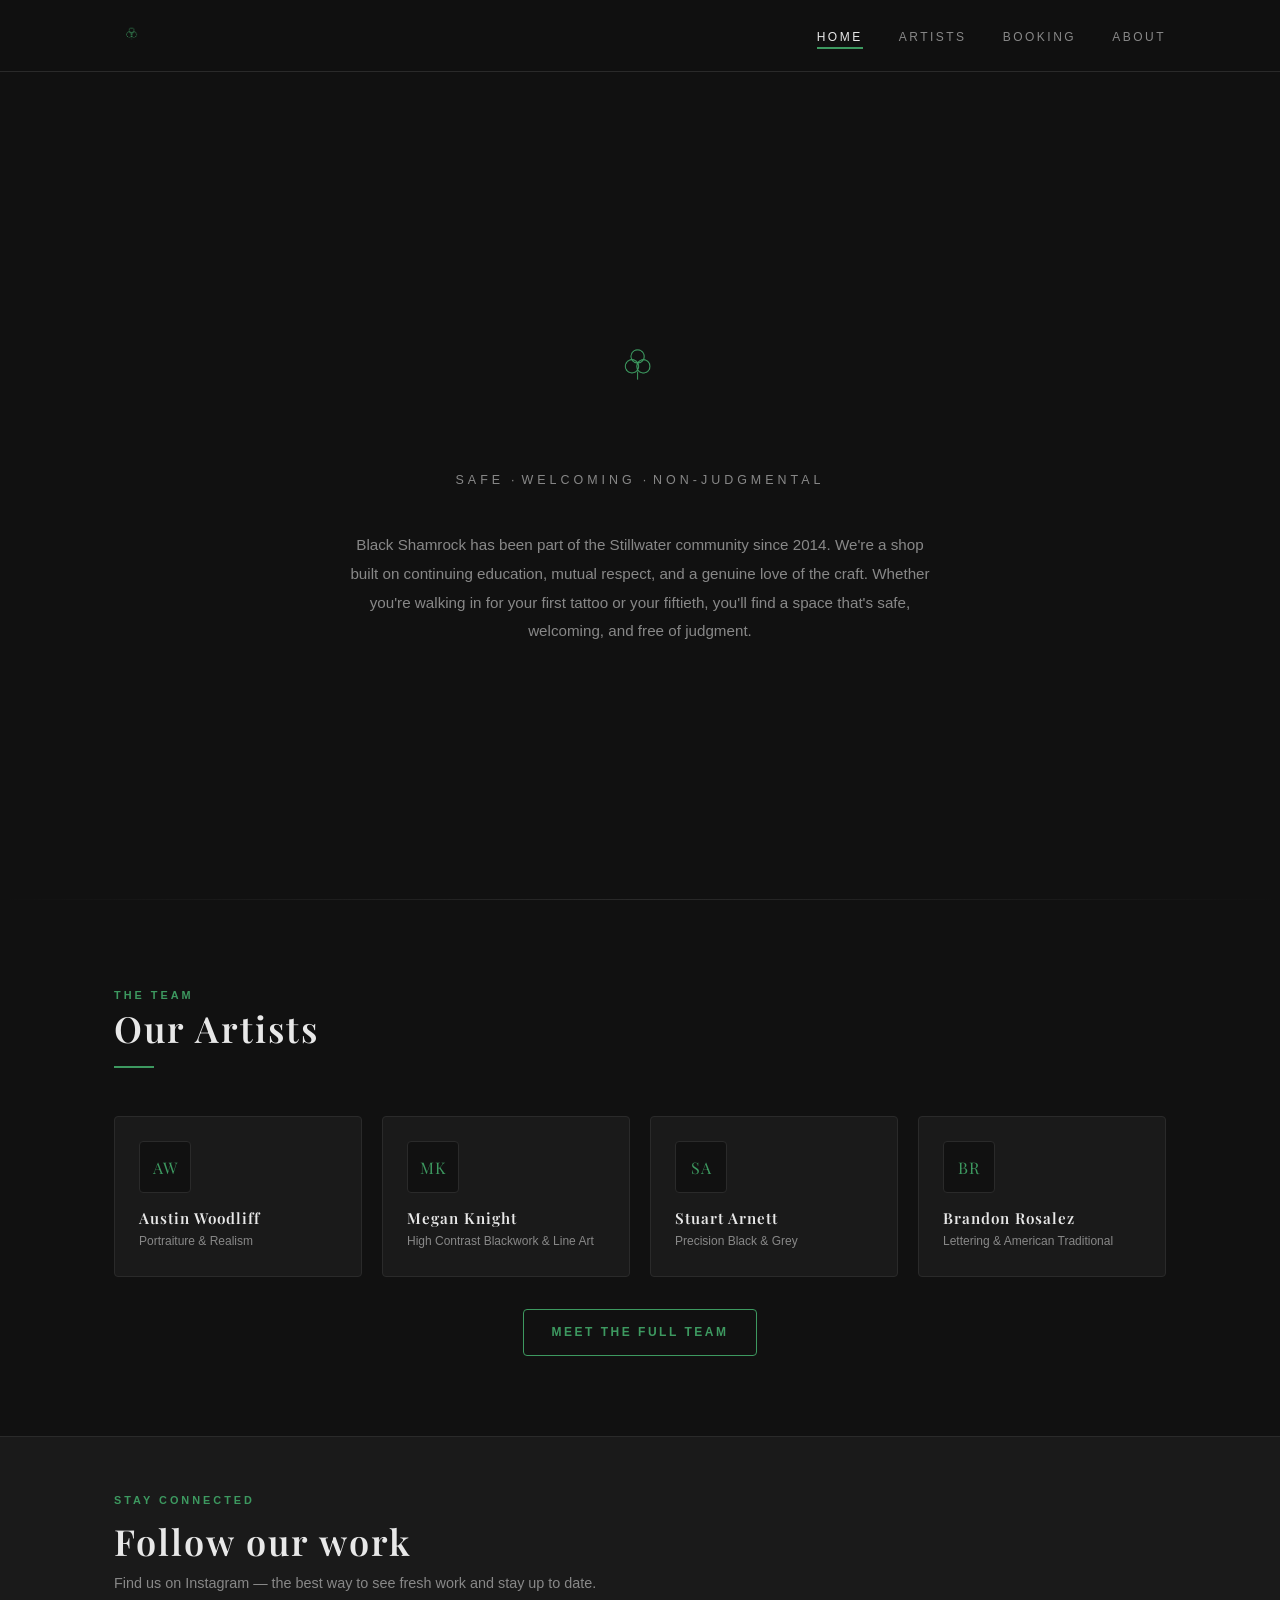
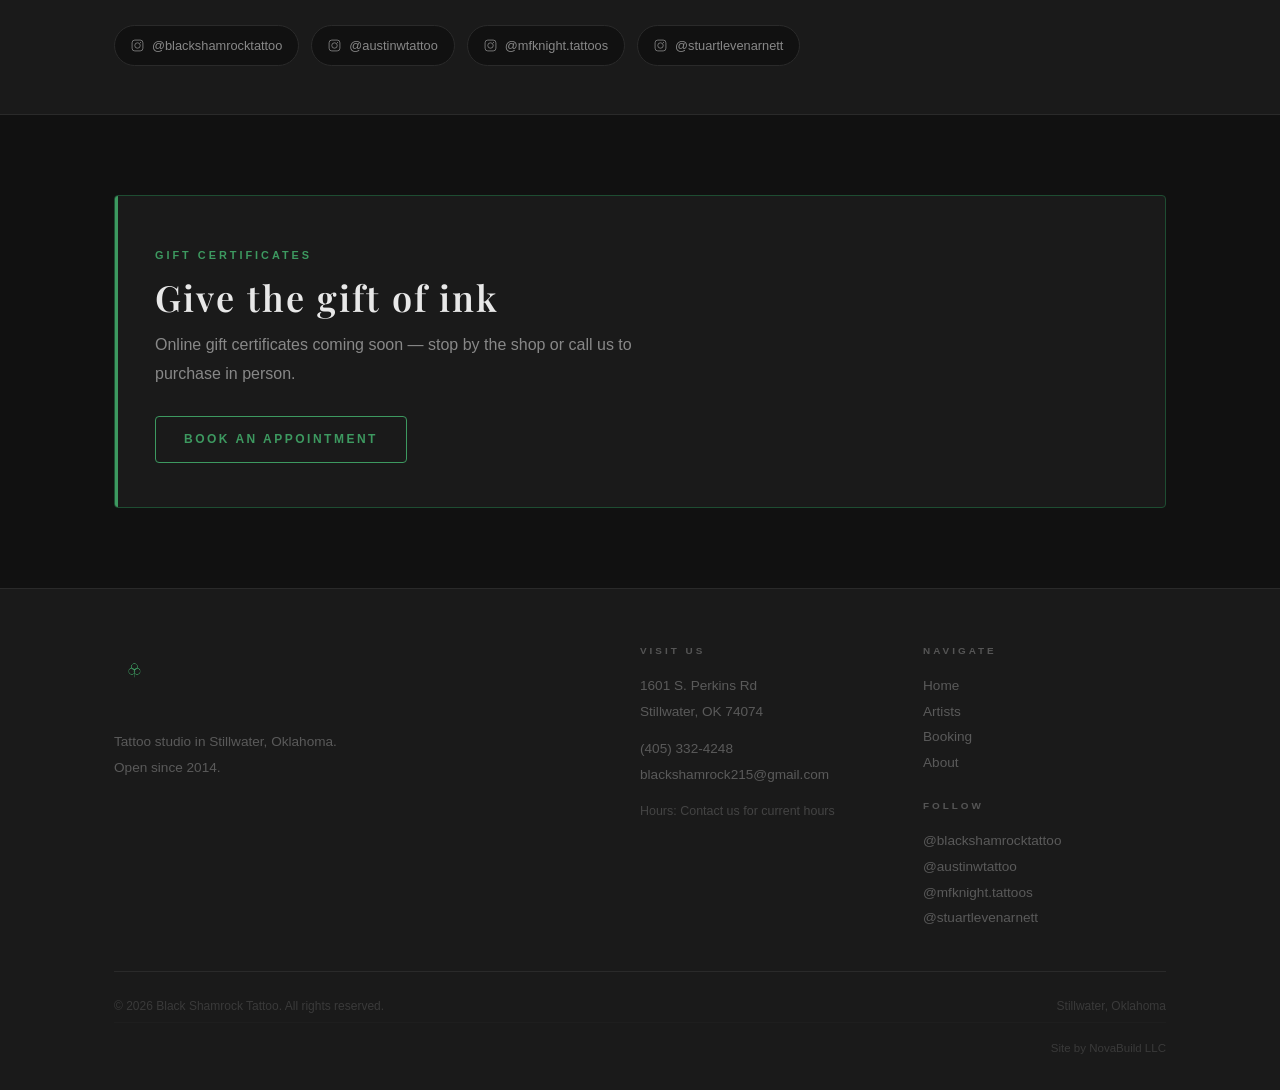
==== index.html @ f5b3bec5 "Switch logo to transparent PNG version Co-Authored-By: Claude Sonnet 4.6 <noreply@anthropic.com>" ====
<!DOCTYPE html>
<html lang="en">
<head>
  <meta charset="UTF-8" />
  <meta name="viewport" content="width=device-width, initial-scale=1.0" />
  <title>Black Shamrock Tattoo — Stillwater, Oklahoma</title>
  <meta name="description" content="Black Shamrock Tattoo is a professional tattoo studio in Stillwater, Oklahoma. Safe, welcoming, and non-judgmental since 2014." />
  <meta name="google-site-verification" content="3MVN-cVTAeXTywFt-qxN7QAgMlBWtg9HQeFmwd5ckAo" />
  <link rel="stylesheet" href="style.css" />

  <!-- ============================================================
    GIFT CERTIFICATE SECTION CONFIG
    Edit the values below to update the gift certificate callout
    on this page. Set ctaVisible to true to show a buy button.
    ============================================================ -->
  <script>
    var GIFT_CERT = {
      headline:   "Give the gift of ink",
      body:       "Online gift certificates coming soon \u2014 stop by the shop or call us to purchase in person.",
      ctaVisible: false,
      ctaText:    "Buy Online",
      ctaUrl:     "#"
    };
  </script>
  <!-- ============================================================ -->
</head>
<body class="page-body">

  <!-- ===================== NAV ===================== -->
  <nav class="site-nav" role="navigation" aria-label="Main navigation">
    <div class="container nav-inner">
      <a href="index.html" class="logo-link" aria-label="Black Shamrock Tattoo — home">
        <img src="logo_transparent.png" alt="Black Shamrock Tattoo" class="logo-img" />
      </a>

      <ul class="nav-links" role="list">
        <li><a href="index.html" class="active">Home</a></li>
        <li><a href="artists.html">Artists</a></li>
        <li><a href="booking.html">Booking</a></li>
        <li><a href="about.html">About</a></li>
      </ul>

      <button class="nav-toggle" aria-label="Open navigation menu" aria-expanded="false" aria-controls="mobile-nav">
        <span></span><span></span><span></span>
      </button>
    </div>
  </nav>

  <!-- Mobile overlay nav -->
  <div class="nav-overlay" id="mobile-nav" role="dialog" aria-label="Navigation">
    <a href="index.html" class="active">Home</a>
    <a href="artists.html">Artists</a>
    <a href="booking.html">Booking</a>
    <a href="about.html">About</a>
  </div>

  <main>

    <!-- ===================== HERO ===================== -->
    <section class="hero" aria-label="Hero">
      <div class="hero-logo-wrap">
        <img src="logo_transparent.png" alt="Black Shamrock Tattoo" class="logo-img logo-img--hero" />
      </div>

      <div class="hero-tagline">
        <span>Safe</span>
        <span>Welcoming</span>
        <span>Non-judgmental</span>
      </div>

      <p class="hero-intro">
        Black Shamrock has been part of the Stillwater community since 2014.
        We're a shop built on continuing education, mutual respect, and a genuine love of the craft.
        Whether you're walking in for your first tattoo or your fiftieth, you'll find a space
        that's safe, welcoming, and free of judgment.
      </p>
    </section>

    <!-- ===================== ARTIST PREVIEWS ===================== -->
    <section class="section" aria-labelledby="artists-heading">
      <div class="container">
        <div class="section-header">
          <span class="label">The Team</span>
          <h2 id="artists-heading">Our Artists</h2>
          <div class="divider"></div>
        </div>

        <div class="artists-preview-grid">

          <a href="artists.html" class="artist-preview-card">
            <!-- PHOTO PLACEHOLDER -->
            <div class="artist-avatar-sm">AW</div>
            <div>
              <h3>Austin Woodliff</h3>
              <p class="specialty">Portraiture &amp; Realism</p>
            </div>
          </a>

          <a href="artists.html" class="artist-preview-card">
            <!-- PHOTO PLACEHOLDER -->
            <div class="artist-avatar-sm">MK</div>
            <div>
              <h3>Megan Knight</h3>
              <p class="specialty">High Contrast Blackwork &amp; Line Art</p>
            </div>
          </a>

          <a href="artists.html" class="artist-preview-card">
            <!-- PHOTO PLACEHOLDER -->
            <div class="artist-avatar-sm">SA</div>
            <div>
              <h3>Stuart Arnett</h3>
              <p class="specialty">Precision Black &amp; Grey</p>
            </div>
          </a>

          <a href="artists.html" class="artist-preview-card">
            <!-- PHOTO PLACEHOLDER -->
            <div class="artist-avatar-sm">BR</div>
            <div>
              <h3>Brandon Rosalez</h3>
              <p class="specialty">Lettering &amp; American Traditional</p>
            </div>
          </a>

        </div>

        <div style="margin-top: 2rem; text-align: center;">
          <a href="artists.html" class="btn btn-outline">Meet the full team</a>
        </div>
      </div>
    </section>

    <!-- ===================== INSTAGRAM ===================== -->
    <section class="instagram-section section-sm" aria-labelledby="ig-heading">
      <div class="container">
        <span class="label">Stay Connected</span>
        <h2 id="ig-heading" style="margin-top: 0.5rem; margin-bottom: 0.25rem;">Follow our work</h2>
        <p class="text-muted" style="font-size: 0.9rem; margin-top: 0.5rem;">Find us on Instagram — the best way to see fresh work and stay up to date.</p>

        <div class="instagram-links">
          <!-- NOTE: Update @blackshamrocktattoo with the shop's actual handle if different -->
          <a href="https://www.instagram.com/blackshamrocktattoo/" target="_blank" rel="noopener noreferrer" class="ig-pill">
            <svg viewBox="0 0 24 24" fill="none" stroke="currentColor" stroke-width="1.5" aria-hidden="true"><rect x="2" y="2" width="20" height="20" rx="5"/><circle cx="12" cy="12" r="5"/><circle cx="17.5" cy="6.5" r="1" fill="currentColor" stroke="none"/></svg>
            @blackshamrocktattoo
          </a>
          <a href="https://www.instagram.com/austinwtattoo/" target="_blank" rel="noopener noreferrer" class="ig-pill">
            <svg viewBox="0 0 24 24" fill="none" stroke="currentColor" stroke-width="1.5" aria-hidden="true"><rect x="2" y="2" width="20" height="20" rx="5"/><circle cx="12" cy="12" r="5"/><circle cx="17.5" cy="6.5" r="1" fill="currentColor" stroke="none"/></svg>
            @austinwtattoo
          </a>
          <a href="https://www.instagram.com/mfknight.tattoos/" target="_blank" rel="noopener noreferrer" class="ig-pill">
            <svg viewBox="0 0 24 24" fill="none" stroke="currentColor" stroke-width="1.5" aria-hidden="true"><rect x="2" y="2" width="20" height="20" rx="5"/><circle cx="12" cy="12" r="5"/><circle cx="17.5" cy="6.5" r="1" fill="currentColor" stroke="none"/></svg>
            @mfknight.tattoos
          </a>
          <a href="https://www.instagram.com/stuartlevenarnett/" target="_blank" rel="noopener noreferrer" class="ig-pill">
            <svg viewBox="0 0 24 24" fill="none" stroke="currentColor" stroke-width="1.5" aria-hidden="true"><rect x="2" y="2" width="20" height="20" rx="5"/><circle cx="12" cy="12" r="5"/><circle cx="17.5" cy="6.5" r="1" fill="currentColor" stroke="none"/></svg>
            @stuartlevenarnett
          </a>
        </div>
      </div>
    </section>

    <!-- ===================== GIFT CERTIFICATES ===================== -->
    <section class="section" aria-labelledby="gc-heading">
      <div class="container">
        <div class="gift-cert-wrap">
          <span class="label">Gift Certificates</span>
          <h2 id="gc-headline" style="margin-top: 0.5rem;">Give the gift of ink</h2>
          <p id="gc-body">Online gift certificates coming soon — stop by the shop or call us to purchase in person.</p>
          <div style="display: flex; flex-wrap: wrap; gap: 1rem; align-items: center;">
            <a href="booking.html" class="btn btn-outline">Book an appointment</a>
            <a id="gc-cta" href="#" class="btn btn-accent" style="display: none;">Buy Online</a>
          </div>
        </div>
      </div>
    </section>

  </main>

  <!-- ===================== FOOTER ===================== -->
  <footer class="site-footer">
    <div class="container">
      <div class="footer-grid">

        <div class="footer-col">
          <div class="footer-logo">
            <a href="index.html" class="logo-link" aria-label="Black Shamrock Tattoo">
              <img src="logo_transparent.png" alt="Black Shamrock Tattoo" class="logo-img logo-img--footer" />
            </a>
          </div>
          <p>Tattoo studio in Stillwater, Oklahoma.<br>Open since 2014.</p>
        </div>

        <div class="footer-col">
          <h4>Visit Us</h4>
          <p>1601 S. Perkins Rd<br>Stillwater, OK 74074</p>
          <p style="margin-top: 0.75rem;"><a href="tel:4053324248">(405) 332-4248</a></p>
          <p><a href="mailto:blackshamrock215@gmail.com">blackshamrock215@gmail.com</a></p>
          <p style="margin-top: 0.75rem; color: #444; font-size: 0.78rem;">Hours: Contact us for current hours</p>
        </div>

        <div class="footer-col">
          <h4>Navigate</h4>
          <ul>
            <li><a href="index.html">Home</a></li>
            <li><a href="artists.html">Artists</a></li>
            <li><a href="booking.html">Booking</a></li>
            <li><a href="about.html">About</a></li>
          </ul>
          <h4 style="margin-top: 1.5rem;">Follow</h4>
          <ul>
            <!-- NOTE: Confirm @blackshamrocktattoo handle -->
            <li><a href="https://www.instagram.com/blackshamrocktattoo/" target="_blank" rel="noopener">@blackshamrocktattoo</a></li>
            <li><a href="https://www.instagram.com/austinwtattoo/" target="_blank" rel="noopener">@austinwtattoo</a></li>
            <li><a href="https://www.instagram.com/mfknight.tattoos/" target="_blank" rel="noopener">@mfknight.tattoos</a></li>
            <li><a href="https://www.instagram.com/stuartlevenarnett/" target="_blank" rel="noopener">@stuartlevenarnett</a></li>
          </ul>
        </div>

      </div>

      <div class="footer-bottom">
        <p>&copy; 2026 Black Shamrock Tattoo. All rights reserved.</p>
        <p>Stillwater, Oklahoma</p>
      </div>
      <div class="footer-credit">Site by <a href="https://novabuildweb.com" target="_blank" rel="noopener">NovaBuild LLC</a></div>
    </div>
  </footer>

  <script src="main.js"></script>
  <script>
    /* Populate gift certificate section from config block at top of file */
    document.addEventListener('DOMContentLoaded', function () {
      var headline = document.getElementById('gc-headline');
      var body     = document.getElementById('gc-body');
      var cta      = document.getElementById('gc-cta');
      if (headline) headline.textContent = GIFT_CERT.headline;
      if (body)     body.textContent     = GIFT_CERT.body;
      if (cta) {
        cta.style.display = GIFT_CERT.ctaVisible ? 'inline-block' : 'none';
        cta.textContent   = GIFT_CERT.ctaText;
        cta.href          = GIFT_CERT.ctaUrl;
      }
    });
  </script>

</body>
</html>
---- style.css ----
/* ===================================================
   BLACK SHAMROCK TATTOO — SHARED STYLES
   =================================================== */

@import url('https://fonts.googleapis.com/css2?family=Playfair+Display:ital,wght@0,400;0,600;0,700;1,400&display=swap');

/* -----------------------------------------------
   Custom Properties
   ----------------------------------------------- */
:root {
  --bg:           #111111;
  --surface:      #1a1a1a;
  --border:       #2a2a2a;
  --accent:       #3d9960;
  --accent-dark:  #1e4d32;
  --text:         #e8e8e8;
  --muted:        #888888;

  --font-serif: 'Playfair Display', Georgia, 'Times New Roman', serif;
  --font-sans:  -apple-system, BlinkMacSystemFont, 'Segoe UI', Roboto, sans-serif;

  --nav-height: 72px;
  --max-width:  1100px;
  --radius:     4px;
  --ease:       0.2s ease;
}

/* -----------------------------------------------
   Reset & Base
   ----------------------------------------------- */
*, *::before, *::after { box-sizing: border-box; margin: 0; padding: 0; }

html  { scroll-behavior: smooth; font-size: 16px; }

body  {
  background-color: var(--bg);
  color: var(--text);
  font-family: var(--font-sans);
  line-height: 1.7;
  -webkit-font-smoothing: antialiased;
}

img  { display: block; max-width: 100%; }
a    { color: inherit; text-decoration: none; }
ul   { list-style: none; }
button { cursor: pointer; }

/* -----------------------------------------------
   Typography
   ----------------------------------------------- */
h1, h2, h3, h4 {
  font-family: var(--font-serif);
  font-weight: 600;
  line-height: 1.2;
  color: var(--text);
}

h1 { font-size: clamp(2rem, 5vw, 3.25rem); letter-spacing: 2px; }
h2 { font-size: clamp(1.5rem, 3vw, 2.25rem); letter-spacing: 2px; }
h3 { font-size: 1.2rem; letter-spacing: 1px; }

p  { color: var(--text); line-height: 1.8; }

.text-muted  { color: var(--muted); }
.text-accent { color: var(--accent); }

.label {
  font-family: var(--font-sans);
  font-size: 0.68rem;
  font-weight: 600;
  letter-spacing: 3px;
  text-transform: uppercase;
  color: var(--accent);
}

/* -----------------------------------------------
   Layout
   ----------------------------------------------- */
.container {
  width: 100%;
  max-width: var(--max-width);
  margin: 0 auto;
  padding: 0 1.5rem;
}

.section    { padding: 5rem 0; }
.section-sm { padding: 3rem 0; }

.section-header          { margin-bottom: 3rem; }
.section-header h2       { margin-bottom: 0.75rem; }

.divider {
  width: 40px;
  height: 2px;
  background: var(--accent);
  margin: 1rem 0 0;
}

.page-body { padding-top: var(--nav-height); }

/* -----------------------------------------------
   Logo
   ----------------------------------------------- */
.logo-link {
  display: inline-flex;
  align-items: center;
  gap: 0.75rem;
  text-decoration: none;
}

.logo-img         { height: 48px; width: auto; display: block; }
.logo-img--hero   { height: 120px; }
.logo-img--footer { height: 56px; }

.logo-text     { display: flex; flex-direction: column; line-height: 1.15; }

.logo-black {
  font-family: Georgia, 'Times New Roman', serif;
  font-size: 22px;
  font-weight: normal;
  letter-spacing: 3px;
  color: var(--text);
}

.logo-shamrock {
  font-family: Georgia, 'Times New Roman', serif;
  font-size: 14px;
  font-weight: normal;
  letter-spacing: 5px;
  color: var(--accent);
}

/* -----------------------------------------------
   Navigation
   ----------------------------------------------- */
.site-nav {
  position: fixed;
  top: 0; left: 0; right: 0;
  z-index: 100;
  height: var(--nav-height);
  background: rgba(17,17,17,0.96);
  backdrop-filter: blur(10px);
  -webkit-backdrop-filter: blur(10px);
  border-bottom: 1px solid var(--border);
}

.nav-inner {
  height: 100%;
  display: flex;
  align-items: center;
  justify-content: space-between;
}

/* Desktop links */
.nav-links {
  display: none;
  gap: 2.25rem;
  align-items: center;
}

.nav-links a {
  font-size: 0.75rem;
  letter-spacing: 2.5px;
  text-transform: uppercase;
  color: var(--muted);
  transition: color var(--ease);
  padding-bottom: 3px;
  border-bottom: 2px solid transparent;
}

.nav-links a:hover         { color: var(--text); }
.nav-links a.active        { color: var(--text); border-bottom-color: var(--accent); }

@media (min-width: 768px) {
  .nav-links  { display: flex; }
  .nav-toggle { display: none !important; }
}

/* Hamburger */
.nav-toggle {
  display: flex;
  flex-direction: column;
  gap: 5px;
  padding: 8px;
  background: none;
  border: none;
  z-index: 200;
  position: relative;
}

.nav-toggle span {
  display: block;
  width: 24px;
  height: 2px;
  background: var(--text);
  transition: transform 0.3s ease, opacity 0.3s ease;
  transform-origin: center;
}

.nav-toggle.open span:nth-child(1) { transform: translateY(7px) rotate(45deg); }
.nav-toggle.open span:nth-child(2) { opacity: 0; transform: scaleX(0); }
.nav-toggle.open span:nth-child(3) { transform: translateY(-7px) rotate(-45deg); }

/* Mobile full-screen overlay */
.nav-overlay {
  position: fixed;
  inset: 0;
  background: var(--bg);
  z-index: 150;
  display: flex;
  flex-direction: column;
  align-items: center;
  justify-content: center;
  gap: 2.75rem;
  opacity: 0;
  visibility: hidden;
  transition: opacity 0.3s ease, visibility 0.3s ease;
}

.nav-overlay.open { opacity: 1; visibility: visible; }

.nav-overlay a {
  font-family: var(--font-serif);
  font-size: 2rem;
  letter-spacing: 2px;
  color: var(--muted);
  transition: color var(--ease);
}

.nav-overlay a:hover,
.nav-overlay a.active { color: var(--accent); }

/* -----------------------------------------------
   Hero (Home)
   ----------------------------------------------- */
.hero {
  min-height: calc(100vh - var(--nav-height));
  display: flex;
  flex-direction: column;
  align-items: center;
  justify-content: center;
  text-align: center;
  padding: 4rem 1.5rem 5rem;
  position: relative;
}

.hero::after {
  content: '';
  position: absolute;
  bottom: 0; left: 0; right: 0;
  height: 1px;
  background: linear-gradient(to right, transparent, var(--border), transparent);
}

.hero-logo-wrap {
  display: flex;
  flex-direction: column;
  align-items: center;
  gap: 1.5rem;
  margin-bottom: 2.5rem;
}

.hero-logo-wrap .logo-icon { width: 60px; height: 74px; }

.hero-logo-wrap .logo-text  { align-items: center; gap: 0.4rem; }
.hero-logo-wrap .logo-black { font-size: 30px; letter-spacing: 6px; }
.hero-logo-wrap .logo-shamrock { font-size: 15px; letter-spacing: 8px; }

.hero-tagline {
  display: flex;
  flex-direction: column;
  align-items: center;
  gap: 6px;
  margin-bottom: 2.5rem;
}

.hero-tagline span {
  font-size: 0.78rem;
  letter-spacing: 4px;
  text-transform: uppercase;
  color: var(--muted);
}

@media (min-width: 768px) {
  .hero-tagline {
    flex-direction: row;
    gap: 0;
    white-space: nowrap;
  }

  .hero-tagline span:not(:last-child)::after {
    content: "\00a0\00a0·\00a0\00a0";
    letter-spacing: 0;
  }
}

.hero-intro {
  max-width: 580px;
  font-size: 0.95rem;
  color: var(--muted);
  line-height: 1.9;
}

/* -----------------------------------------------
   Page Hero (inner pages)
   ----------------------------------------------- */
.page-hero {
  padding: 4rem 0 3rem;
  border-bottom: 1px solid var(--border);
}

.page-hero h1       { margin-bottom: 0.5rem; }
.page-hero .subtitle { color: var(--muted); font-size: 0.95rem; margin-top: 0.5rem; }

/* -----------------------------------------------
   Cards (generic)
   ----------------------------------------------- */
.card {
  background: var(--surface);
  border: 1px solid var(--border);
  border-radius: var(--radius);
  padding: 2rem;
  transition: border-color var(--ease);
}
.card:hover { border-color: var(--accent-dark); }

/* -----------------------------------------------
   Artist Preview Cards (Home)
   ----------------------------------------------- */
.artists-preview-grid {
  display: grid;
  grid-template-columns: 1fr;
  gap: 1.25rem;
}

@media (min-width: 560px)  { .artists-preview-grid { grid-template-columns: repeat(2, 1fr); } }
@media (min-width: 900px)  { .artists-preview-grid { grid-template-columns: repeat(4, 1fr); } }

.artist-preview-card {
  background: var(--surface);
  border: 1px solid var(--border);
  border-radius: var(--radius);
  padding: 1.5rem;
  display: flex;
  flex-direction: column;
  gap: 1rem;
  transition: border-color var(--ease);
  text-decoration: none;
}

.artist-preview-card:hover { border-color: var(--accent); }

.artist-avatar-sm {
  width: 52px;
  height: 52px;
  background: var(--bg);
  border: 1px solid var(--border);
  border-radius: var(--radius);
  display: flex;
  align-items: center;
  justify-content: center;
  font-family: var(--font-serif);
  font-size: 1rem;
  color: var(--accent);
  letter-spacing: 1px;
}

.artist-preview-card h3   { font-size: 0.95rem; letter-spacing: 1px; margin-bottom: 0.2rem; }
.artist-preview-card .specialty { font-size: 0.75rem; color: var(--muted); }

/* -----------------------------------------------
   Full Artist Cards (Artists page)
   ----------------------------------------------- */
.artists-full-grid {
  display: grid;
  grid-template-columns: 1fr;
  gap: 1.25rem;
}

@media (min-width: 768px) { .artists-full-grid { grid-template-columns: repeat(2, 1fr); } }

.artist-card {
  background: var(--surface);
  border: 1px solid var(--border);
  border-radius: var(--radius);
  overflow: hidden;
  display: flex;
  flex-direction: column;
}

/* PHOTO PLACEHOLDER */
.artist-avatar-lg {
  background: #141414;
  border-bottom: 1px solid var(--border);
  position: relative;
}

.artist-avatar-lg img {
  width: 100%;
  height: 320px;
  object-fit: cover;
  object-position: center center;
  display: block;
}

.artist-avatar-lg .initials {
  font-family: var(--font-serif);
  font-size: 4rem;
  color: var(--accent);
  letter-spacing: 4px;
  opacity: 0.45;
  user-select: none;
}

.photo-placeholder-label {
  position: absolute;
  bottom: 0.75rem;
  font-size: 0.62rem;
  letter-spacing: 2px;
  text-transform: uppercase;
  color: #333;
}

.artist-card-body { padding: 16px; flex: 1; display: flex; flex-direction: column; }

.artist-card-body .artist-name {
  font-size: 16px;
  letter-spacing: 2px;
  margin-bottom: 0.2rem;
}

.specialty-tag {
  font-size: 0.68rem;
  letter-spacing: 2.5px;
  text-transform: uppercase;
  color: var(--accent);
  margin-bottom: 1rem;
}

.artist-bio {
  font-size: 13px;
  color: var(--muted);
  line-height: 1.8;
  margin-bottom: 1.5rem;
  flex: 1;
}

.artist-contact {
  border-top: 1px solid var(--border);
  padding-top: 1.25rem;
  display: flex;
  flex-direction: column;
  gap: 0.6rem;
}

.contact-row {
  display: flex;
  align-items: baseline;
  gap: 0.75rem;
  font-size: 0.83rem;
}

.contact-label {
  font-size: 0.6rem;
  letter-spacing: 2px;
  text-transform: uppercase;
  color: #444;
  min-width: 68px;
  flex-shrink: 0;
}

.contact-row span,
.contact-row a  { color: var(--muted); }
.contact-row a  { transition: color var(--ease); }
.contact-row a:hover { color: var(--accent); }

/* -----------------------------------------------
   Instagram Section
   ----------------------------------------------- */
.instagram-section {
  background: var(--surface);
  border-top: 1px solid var(--border);
  border-bottom: 1px solid var(--border);
}

.instagram-links {
  display: flex;
  flex-wrap: wrap;
  gap: 0.75rem;
  margin-top: 1.75rem;
}

.ig-pill {
  display: inline-flex;
  align-items: center;
  gap: 0.5rem;
  padding: 0.55rem 1rem;
  border: 1px solid var(--border);
  border-radius: 2rem;
  font-size: 0.8rem;
  color: var(--muted);
  background: var(--bg);
  transition: border-color var(--ease), color var(--ease);
}

.ig-pill:hover { border-color: var(--accent); color: var(--accent); }

.ig-pill svg { width: 13px; height: 13px; flex-shrink: 0; }

/* -----------------------------------------------
   Gift Certificate Section
   ----------------------------------------------- */
.gift-cert-wrap {
  background: var(--surface);
  border: 1px solid var(--accent-dark);
  border-radius: var(--radius);
  padding: 2.75rem 2.5rem;
  position: relative;
  overflow: hidden;
}

.gift-cert-wrap::before {
  content: '';
  position: absolute;
  top: 0; left: 0;
  width: 3px; height: 100%;
  background: var(--accent);
}

.gift-cert-wrap h2  { margin-bottom: 0.75rem; }
.gift-cert-wrap p   { color: var(--muted); max-width: 520px; margin-bottom: 1.75rem; }

/* -----------------------------------------------
   Buttons
   ----------------------------------------------- */
.btn {
  display: inline-block;
  padding: 0.75rem 1.75rem;
  font-size: 0.75rem;
  letter-spacing: 2.5px;
  text-transform: uppercase;
  border-radius: var(--radius);
  border: none;
  font-family: var(--font-sans);
  font-weight: 600;
  transition: all var(--ease);
  cursor: pointer;
}

.btn-accent   { background: var(--accent); color: #fff; }
.btn-accent:hover { background: #4aad72; }

.btn-outline  { background: transparent; color: var(--accent); border: 1px solid var(--accent); }
.btn-outline:hover { background: var(--accent-dark); }

/* -----------------------------------------------
   Booking Cards
   ----------------------------------------------- */
.booking-grid {
  display: grid;
  grid-template-columns: 1fr;
  gap: 1.25rem;
  margin-bottom: 3.5rem;
}

@media (min-width: 560px) { .booking-grid { grid-template-columns: repeat(2, 1fr); } }

.booking-card {
  background: var(--surface);
  border: 1px solid var(--border);
  border-radius: var(--radius);
  padding: 1.5rem;
}

.booking-card .artist-name  { font-size: 1rem; letter-spacing: 1.5px; margin-bottom: 0.25rem; }
.booking-card .specialty    { font-size: 0.68rem; letter-spacing: 2px; text-transform: uppercase; color: var(--accent); margin-bottom: 1.1rem; }
.booking-card .contact-info { font-size: 0.85rem; color: var(--muted); line-height: 1.75; }
.booking-card .contact-info a { color: var(--accent); transition: opacity var(--ease); }
.booking-card .contact-info a:hover { opacity: 0.75; }

/* -----------------------------------------------
   Shop Contact Block
   ----------------------------------------------- */
.shop-contact-block {
  background: var(--bg);
  border: 1px solid var(--border);
  border-radius: var(--radius);
  padding: 1.75rem;
  margin-bottom: 2.5rem;
}

.shop-contact-block h3 { font-size: 1rem; letter-spacing: 2px; margin-bottom: 1.25rem; }

.contact-item {
  display: flex;
  gap: 0.75rem;
  align-items: flex-start;
  margin-bottom: 0.75rem;
  font-size: 0.875rem;
  color: var(--muted);
}

.contact-item a { color: var(--accent); transition: opacity var(--ease); }
.contact-item a:hover { opacity: 0.75; }

/* -----------------------------------------------
   Contact Form
   ----------------------------------------------- */
.contact-form-section {
  background: var(--surface);
  border: 1px solid var(--border);
  border-radius: var(--radius);
  padding: 2.5rem;
}

.contact-form-section h2 { margin-bottom: 0.5rem; }
.contact-form-section > p { color: var(--muted); font-size: 0.9rem; margin-bottom: 2rem; }

.form-group { margin-bottom: 1.5rem; }

label {
  display: block;
  font-size: 0.65rem;
  letter-spacing: 2.5px;
  text-transform: uppercase;
  color: var(--muted);
  margin-bottom: 0.5rem;
}

input[type="text"],
input[type="email"],
input[type="tel"],
textarea {
  width: 100%;
  background: var(--bg);
  border: 1px solid var(--border);
  border-radius: var(--radius);
  color: var(--text);
  padding: 0.75rem 1rem;
  font-family: var(--font-sans);
  font-size: 0.9rem;
  transition: border-color var(--ease);
  outline: none;
  -webkit-appearance: none;
}

input:focus, textarea:focus { border-color: var(--accent); }
input::placeholder, textarea::placeholder { color: #3a3a3a; }

textarea { min-height: 140px; resize: vertical; }

.thank-you-message {
  display: none;
  padding: 1.25rem 1.5rem;
  background: var(--accent-dark);
  border: 1px solid var(--accent);
  border-radius: var(--radius);
  color: var(--text);
  font-size: 0.9rem;
  line-height: 1.6;
  margin-top: 1rem;
}

.thank-you-message.visible { display: block; }

/* Honeypot */
.bot-trap {
  opacity: 0;
  position: absolute;
  top: 0; left: 0;
  height: 0; width: 0;
  z-index: -1;
  pointer-events: none;
}

/* -----------------------------------------------
   About Page
   ----------------------------------------------- */
.about-story p { color: var(--muted); margin-bottom: 1.5rem; font-size: 0.95rem; }
.about-story p:last-child { margin-bottom: 0; }

.why-grid {
  display: grid;
  grid-template-columns: 1fr;
  gap: 1.25rem;
  margin-top: 2rem;
}

@media (min-width: 560px) { .why-grid { grid-template-columns: repeat(2, 1fr); } }

.why-card {
  background: var(--surface);
  border: 1px solid var(--border);
  border-radius: var(--radius);
  padding: 1.5rem;
}

.why-card h3  { font-size: 0.95rem; letter-spacing: 1px; margin-bottom: 0.5rem; }
.why-card p   { font-size: 0.875rem; color: var(--muted); line-height: 1.75; }

.map-wrapper {
  border: 1px solid var(--border);
  border-radius: var(--radius);
  overflow: hidden;
  margin-top: 1.5rem;
}

.map-wrapper iframe {
  display: block;
  width: 100%;
  height: 380px;
  border: none;
  filter: invert(90%) hue-rotate(180deg) grayscale(25%) brightness(0.9);
}

.about-instagram-list {
  display: flex;
  flex-direction: column;
  gap: 0.6rem;
  margin-top: 1.5rem;
}

.about-instagram-list a {
  font-size: 0.875rem;
  color: var(--accent);
  transition: opacity var(--ease);
}

.about-instagram-list a:hover { opacity: 0.7; }

.about-instagram-list .ig-note {
  font-size: 0.75rem;
  color: #444;
  margin-left: 0.25rem;
}

/* -----------------------------------------------
   Footer
   ----------------------------------------------- */
.site-footer {
  background: var(--surface);
  border-top: 1px solid var(--border);
  padding: 3.5rem 0 2rem;
}

.footer-grid {
  display: grid;
  grid-template-columns: 1fr;
  gap: 2.5rem;
  margin-bottom: 2.5rem;
}

@media (min-width: 580px) { .footer-grid { grid-template-columns: repeat(2, 1fr); } }
@media (min-width: 900px) { .footer-grid { grid-template-columns: 2fr 1fr 1fr; } }

.footer-col h4 {
  font-family: var(--font-sans);
  font-size: 0.62rem;
  letter-spacing: 3px;
  text-transform: uppercase;
  color: #555;
  margin-bottom: 1rem;
}

.footer-col p,
.footer-col li { font-size: 0.85rem; color: #5a5a5a; line-height: 1.9; }

.footer-col a { transition: color var(--ease); }
.footer-col a:hover { color: var(--accent); }

.footer-col ul { display: flex; flex-direction: column; }

.footer-logo { margin-bottom: 1.25rem; }
.footer-logo .logo-black   { font-size: 18px; letter-spacing: 3px; }
.footer-logo .logo-shamrock { font-size: 12px; letter-spacing: 4px; }

.footer-bottom {
  border-top: 1px solid var(--border);
  padding-top: 1.5rem;
  display: flex;
  flex-direction: column;
  gap: 0.5rem;
}

@media (min-width: 580px) {
  .footer-bottom { flex-direction: row; justify-content: space-between; align-items: center; }
}

.footer-bottom p { font-size: 0.75rem; color: #3a3a3a; }

.footer-credit {
  border-top: 1px solid #1e1e1e;
  padding-top: 1rem;
  margin-top: 0.25rem;
  text-align: right;
  font-size: 0.72rem;
  color: #3a3a3a;
}

.footer-credit a {
  color: #3a3a3a;
  transition: color var(--ease);
}

.footer-credit a:hover { color: var(--accent); }
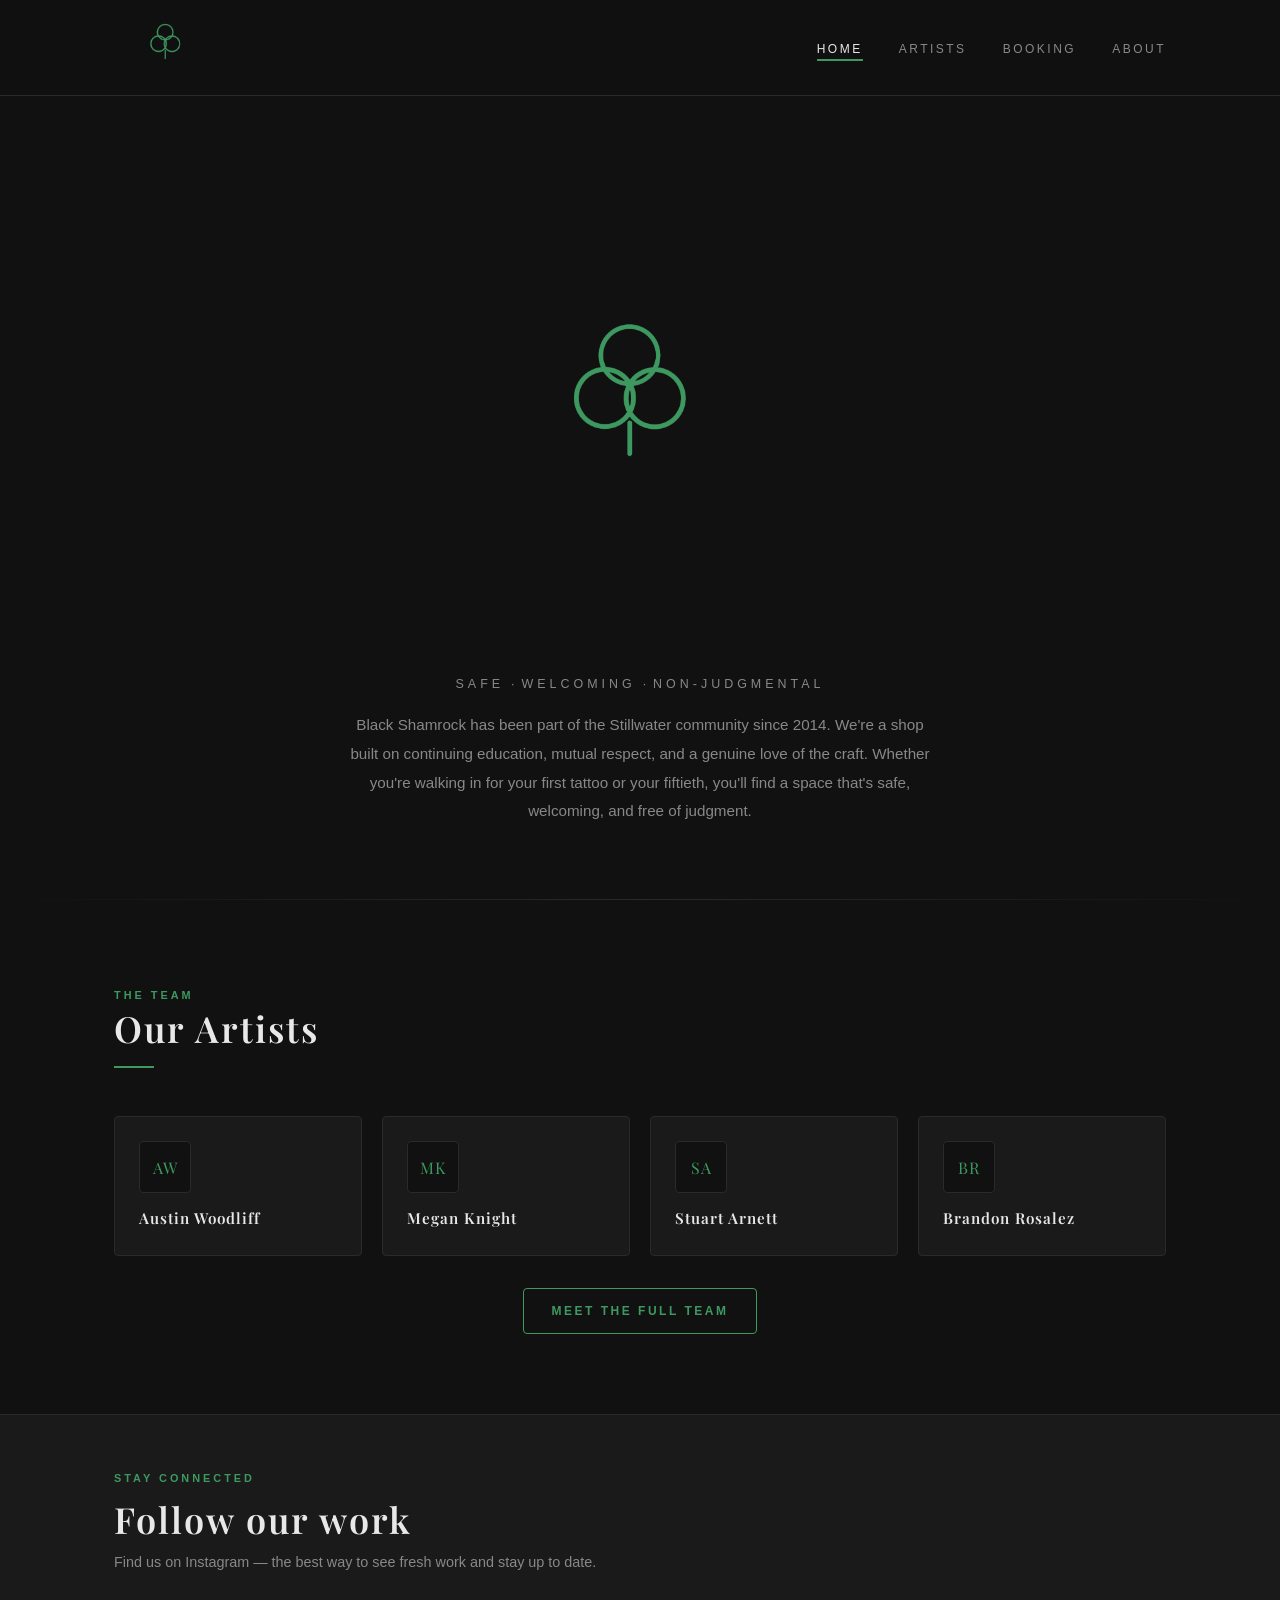
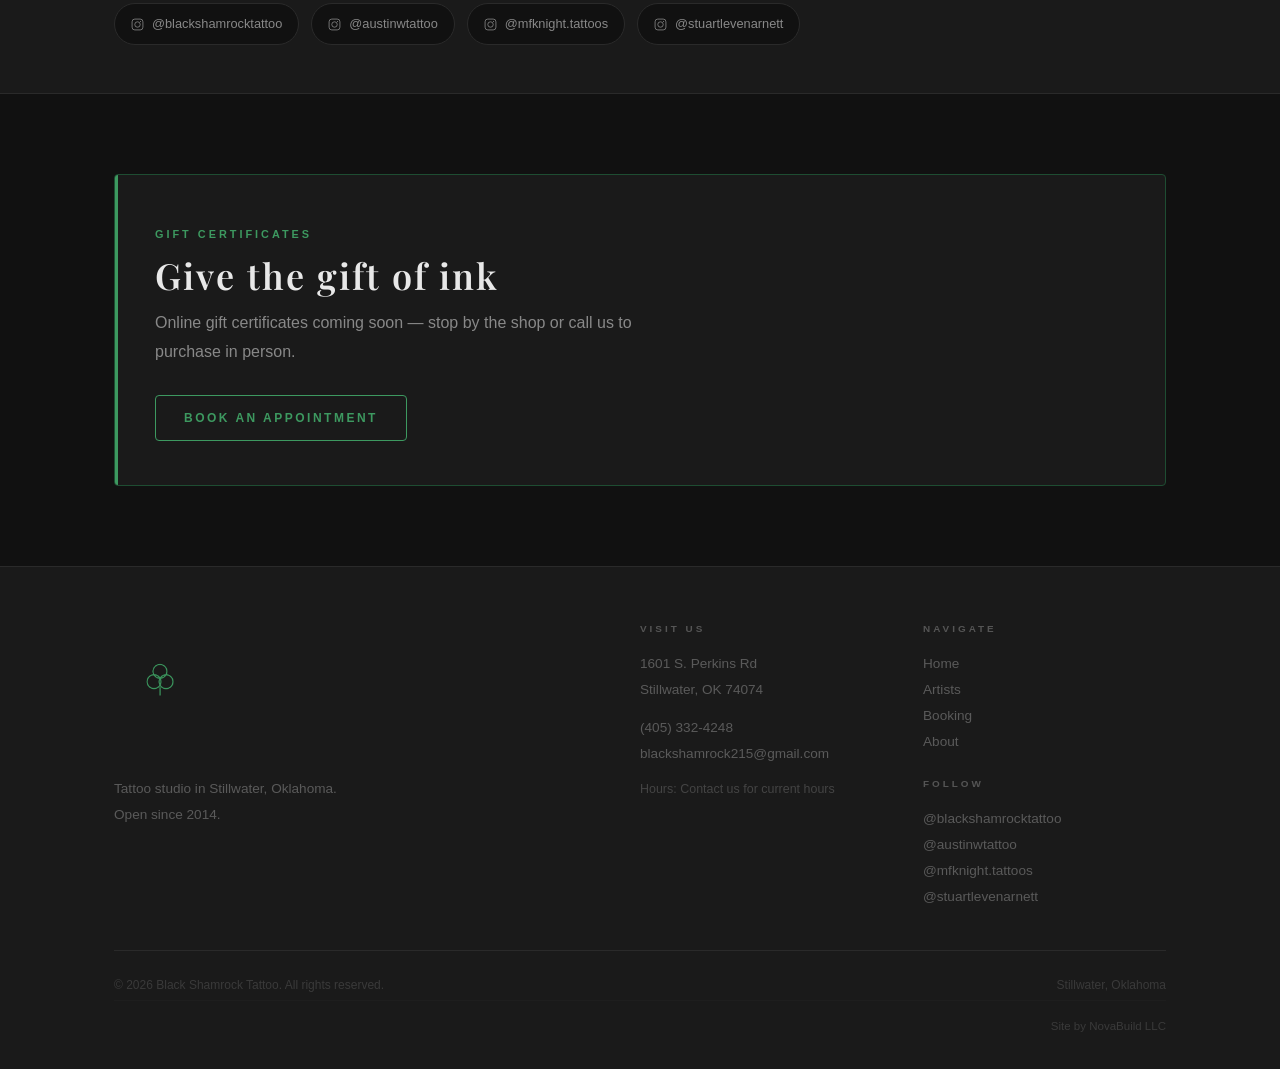
==== commit 82b1ec1a: "update" ====
--- a/index.html
+++ b/index.html
@@ -92,7 +92,6 @@
             <div class="artist-avatar-sm">AW</div>
             <div>
               <h3>Austin Woodliff</h3>
-              <p class="specialty">Portraiture &amp; Realism</p>
             </div>
           </a>
 
@@ -101,7 +100,6 @@
             <div class="artist-avatar-sm">MK</div>
             <div>
               <h3>Megan Knight</h3>
-              <p class="specialty">High Contrast Blackwork &amp; Line Art</p>
             </div>
           </a>
 
@@ -110,7 +108,6 @@
             <div class="artist-avatar-sm">SA</div>
             <div>
               <h3>Stuart Arnett</h3>
-              <p class="specialty">Precision Black &amp; Grey</p>
             </div>
           </a>
 
@@ -119,7 +116,6 @@
             <div class="artist-avatar-sm">BR</div>
             <div>
               <h3>Brandon Rosalez</h3>
-              <p class="specialty">Lettering &amp; American Traditional</p>
             </div>
           </a>
 
--- a/style.css
+++ b/style.css
@@ -19,7 +19,7 @@
   --font-serif: 'Playfair Display', Georgia, 'Times New Roman', serif;
   --font-sans:  -apple-system, BlinkMacSystemFont, 'Segoe UI', Roboto, sans-serif;
 
-  --nav-height: 72px;
+  --nav-height: 96px;
   --max-width:  1100px;
   --radius:     4px;
   --ease:       0.2s ease;
@@ -108,9 +108,9 @@
   text-decoration: none;
 }
 
-.logo-img         { height: 48px; width: auto; display: block; }
-.logo-img--hero   { height: 120px; }
-.logo-img--footer { height: 56px; }
+.logo-img         { height: 140px; width: auto; display: block; }
+.logo-img--hero   { height: 520px; width: auto; max-width: 90vw; }
+.logo-img--footer { height: 125px; }
 
 .logo-text     { display: flex; flex-direction: column; line-height: 1.15; }
 
@@ -240,7 +240,7 @@
   align-items: center;
   justify-content: center;
   text-align: center;
-  padding: 4rem 1.5rem 5rem;
+  padding: 1rem 1.5rem 2rem;
   position: relative;
 }
 
@@ -256,8 +256,8 @@
   display: flex;
   flex-direction: column;
   align-items: center;
-  gap: 1.5rem;
-  margin-bottom: 2.5rem;
+  gap: 0;
+  margin-bottom: 0;
 }
 
 .hero-logo-wrap .logo-icon { width: 60px; height: 74px; }
@@ -271,7 +271,7 @@
   flex-direction: column;
   align-items: center;
   gap: 6px;
-  margin-bottom: 2.5rem;
+  margin-bottom: 1rem;
 }
 
 .hero-tagline span {
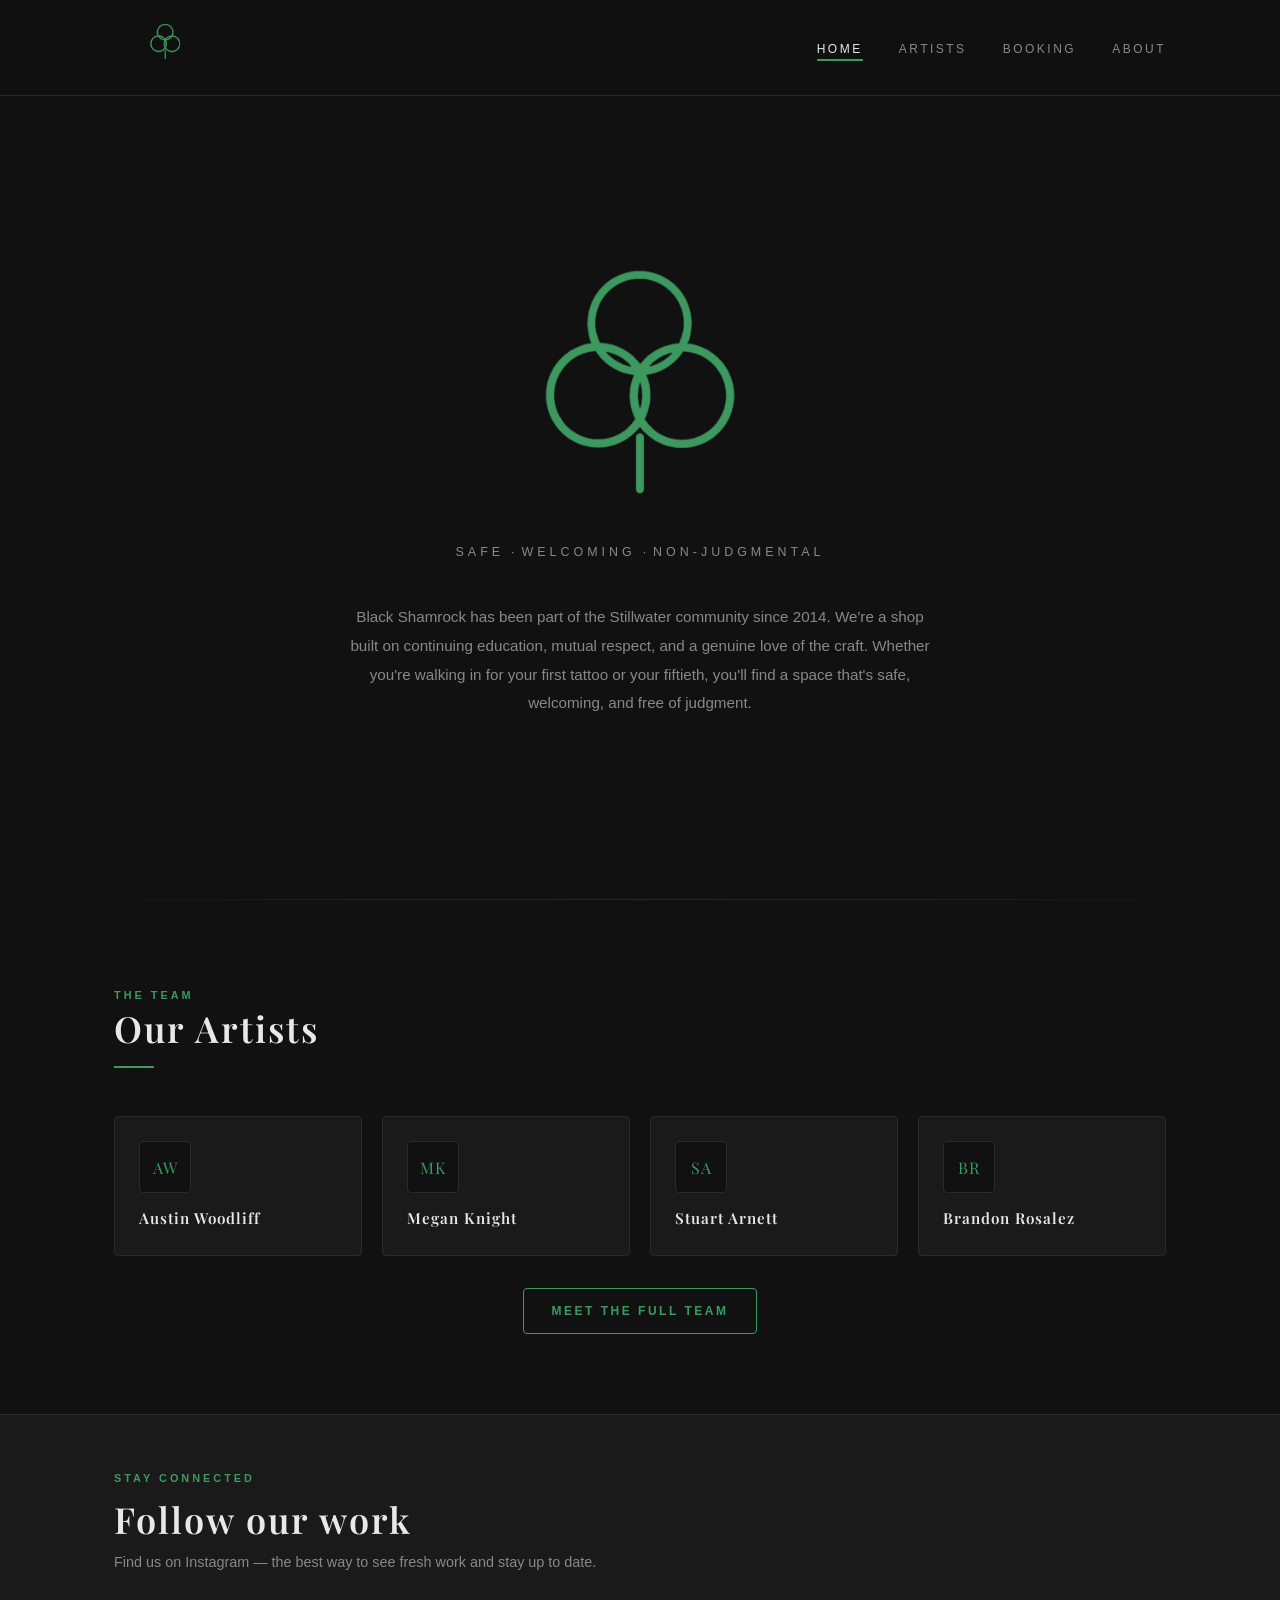
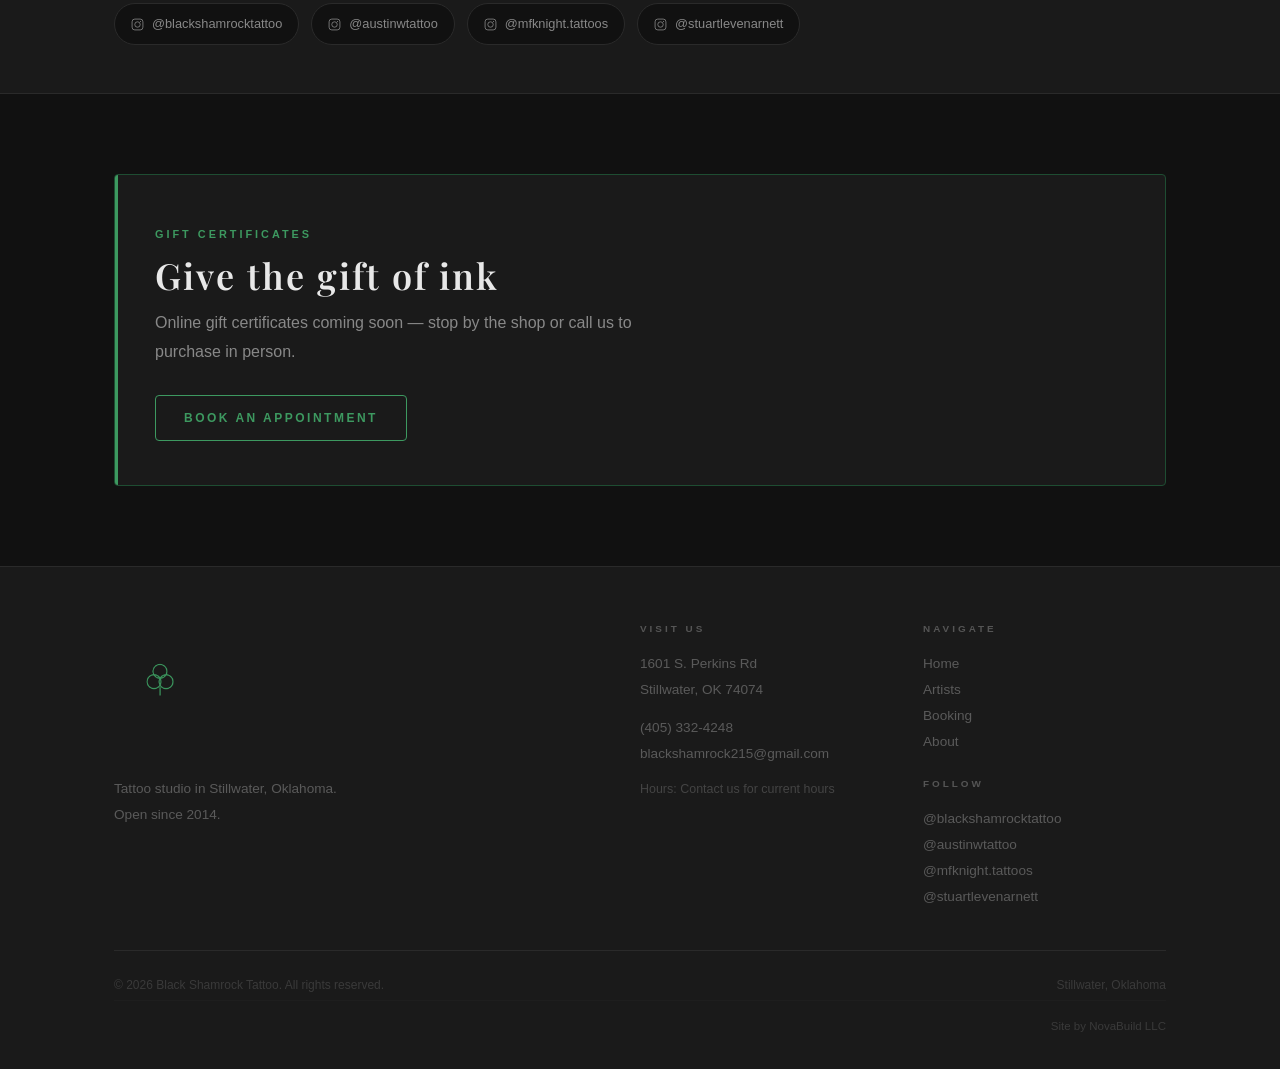
==== commit 75d9dab3: "update" ====
--- a/index.html
+++ b/index.html
@@ -59,7 +59,7 @@
     <!-- ===================== HERO ===================== -->
     <section class="hero" aria-label="Hero">
       <div class="hero-logo-wrap">
-        <img src="logo_transparent.png" alt="Black Shamrock Tattoo" class="logo-img logo-img--hero" />
+        <img src="logo_cropped.png" alt="Black Shamrock Tattoo" class="logo-img logo-img--hero" />
       </div>
 
       <div class="hero-tagline">
--- a/style.css
+++ b/style.css
@@ -109,7 +109,7 @@
 }
 
 .logo-img         { height: 140px; width: auto; display: block; }
-.logo-img--hero   { height: 520px; width: auto; max-width: 90vw; }
+.logo-img--hero   { height: 240px; width: auto; max-width: 85vw; }
 .logo-img--footer { height: 125px; }
 
 .logo-text     { display: flex; flex-direction: column; line-height: 1.15; }
@@ -240,7 +240,7 @@
   align-items: center;
   justify-content: center;
   text-align: center;
-  padding: 1rem 1.5rem 2rem;
+  padding: 4rem 1.5rem 5rem;
   position: relative;
 }
 
@@ -256,8 +256,8 @@
   display: flex;
   flex-direction: column;
   align-items: center;
-  gap: 0;
-  margin-bottom: 0;
+  gap: 1.5rem;
+  margin-bottom: 2.5rem;
 }
 
 .hero-logo-wrap .logo-icon { width: 60px; height: 74px; }
@@ -271,7 +271,7 @@
   flex-direction: column;
   align-items: center;
   gap: 6px;
-  margin-bottom: 1rem;
+  margin-bottom: 2.5rem;
 }
 
 .hero-tagline span {
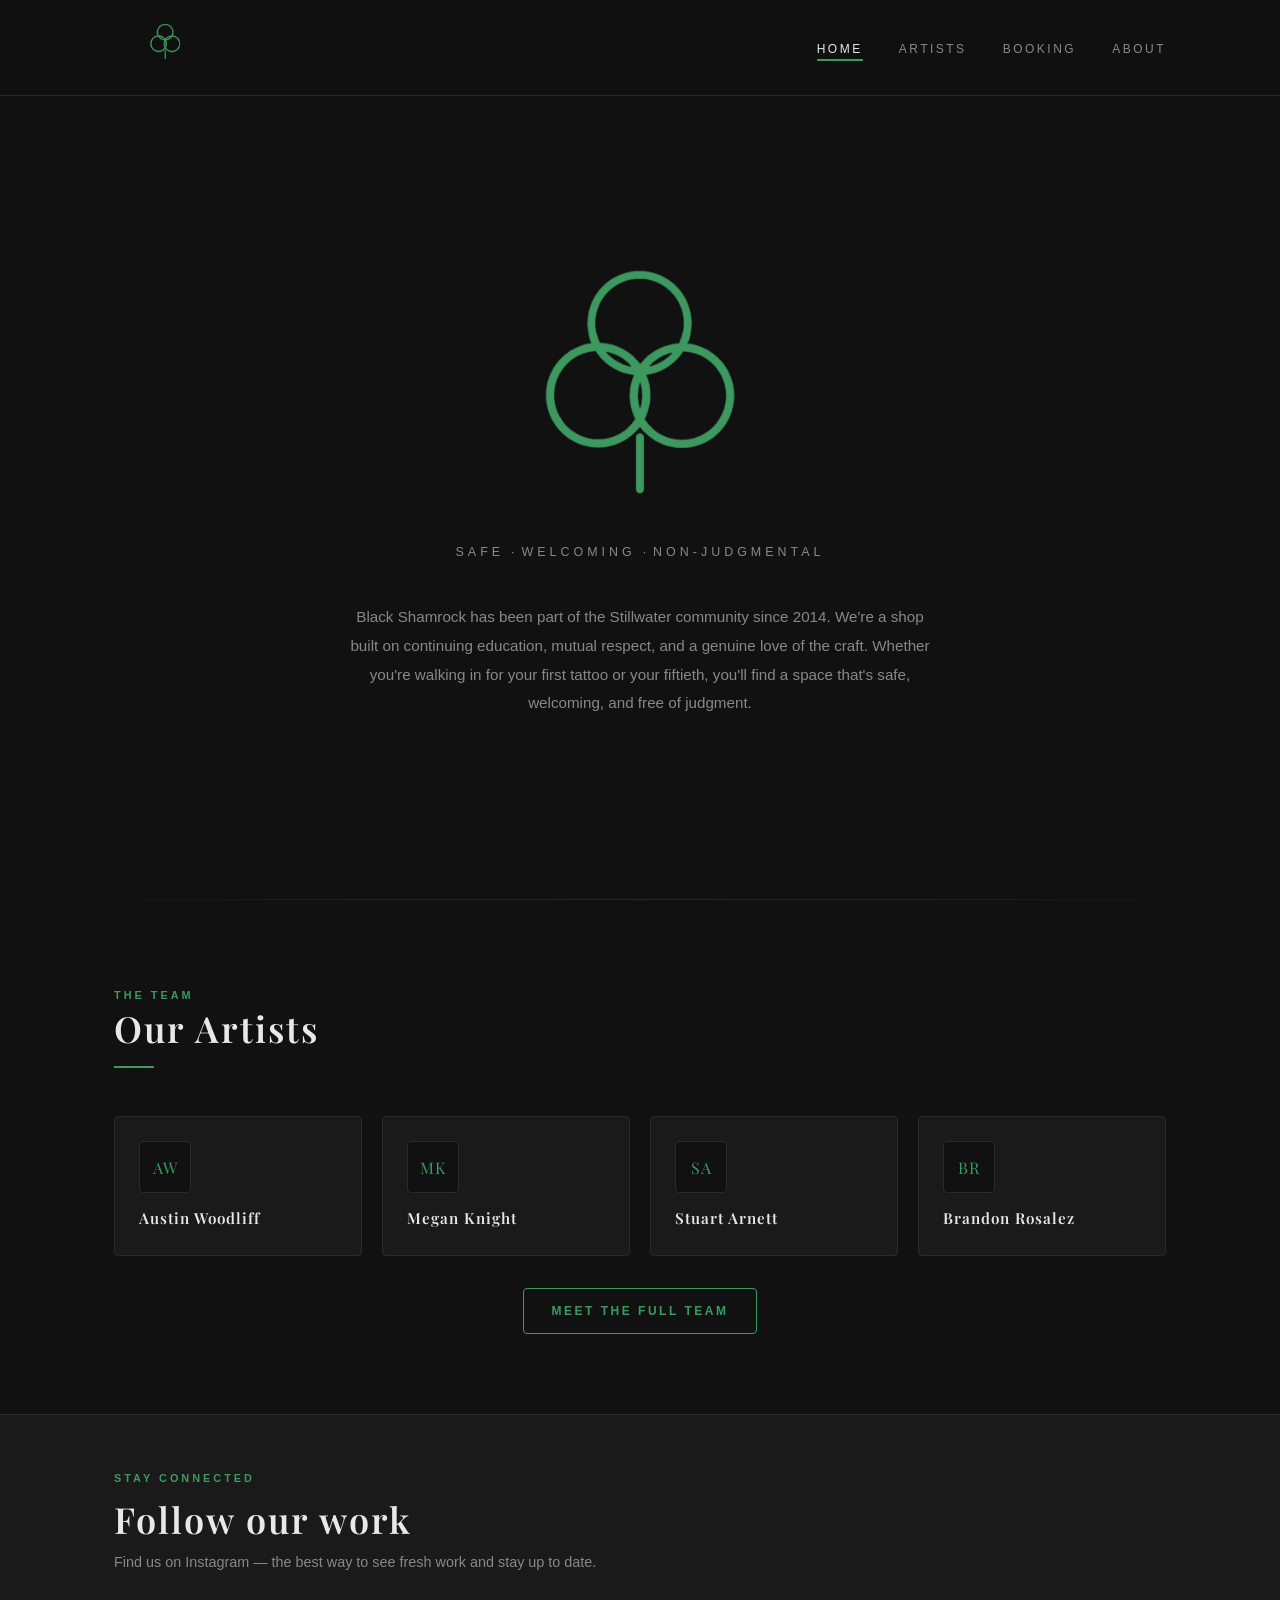
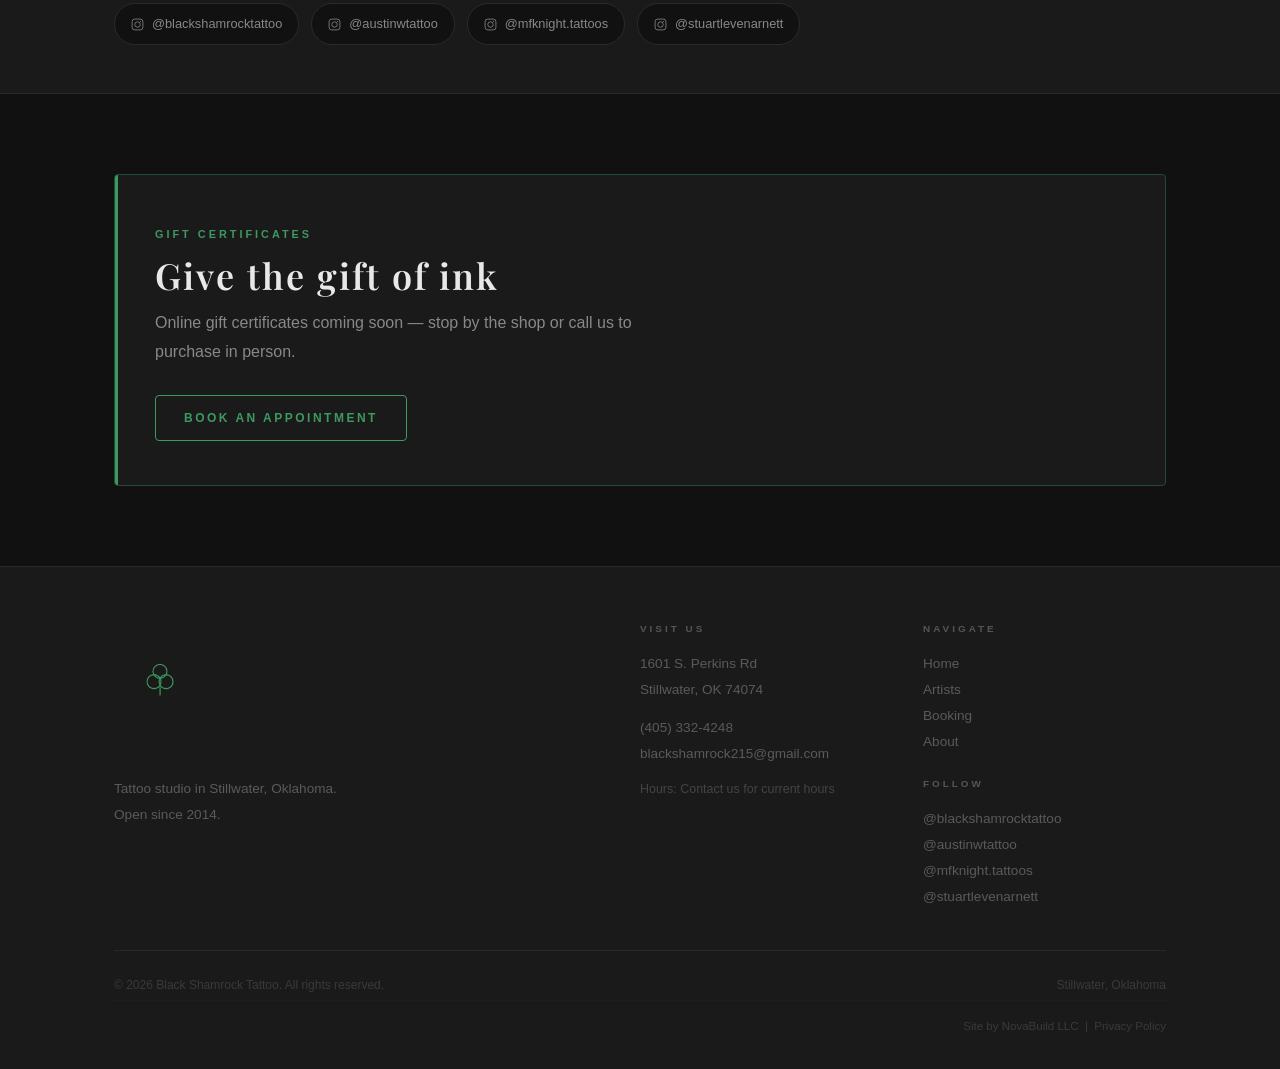
==== commit 70676ddd: "add privacy policy" ====
--- a/index.html
+++ b/index.html
@@ -3,17 +3,50 @@
 <head>
   <meta charset="UTF-8" />
   <meta name="viewport" content="width=device-width, initial-scale=1.0" />
+  <link rel="icon" type="image/x-icon" href="favicon.ico" />
+  <link rel="icon" type="image/png" sizes="32x32" href="favicon-32x32.png" />
+  <link rel="icon" type="image/png" sizes="16x16" href="favicon-16x16.png" />
+  <link rel="apple-touch-icon" sizes="180x180" href="apple-touch-icon.png" />
+  <link rel="manifest" href="site.webmanifest" />
   <title>Black Shamrock Tattoo — Stillwater, Oklahoma</title>
   <meta name="description" content="Black Shamrock Tattoo is a professional tattoo studio in Stillwater, Oklahoma. Safe, welcoming, and non-judgmental since 2014." />
   <meta name="google-site-verification" content="3MVN-cVTAeXTywFt-qxN7QAgMlBWtg9HQeFmwd5ckAo" />
   <link rel="stylesheet" href="style.css" />
+  <script type="application/ld+json">
+  {
+    "@context": "https://schema.org",
+    "@type": "TattooParlor",
+    "name": "Black Shamrock Tattoo",
+    "image": "https://blackshamrocktattoo.com/logo_transparent.png",
+    "url": "https://blackshamrocktattoo.com",
+    "telephone": "+14053324248",
+    "address": {
+      "@type": "PostalAddress",
+      "streetAddress": "1601 S. Perkins Rd",
+      "addressLocality": "Stillwater",
+      "addressRegion": "OK",
+      "postalCode": "74074",
+      "addressCountry": "US"
+    },
+    "areaServed": "Stillwater, OK",
+    "priceRange": "$$"
+  }
+  </script>
 
   <!-- ============================================================
     GIFT CERTIFICATE SECTION CONFIG
     Edit the values below to update the gift certificate callout
     on this page. Set ctaVisible to true to show a buy button.
     ============================================================ -->
+    <!-- Google tag (gtag.js) -->
+  <script async src="https://www.googletagmanager.com/gtag/js?id=G-17FGVHYV53"></script>
   <script>
+    window.dataLayer = window.dataLayer || [];
+    function gtag(){dataLayer.push(arguments);}
+    gtag('js', new Date());
+    gtag('config', 'G-17FGVHYV53');
+  </script>
+<script>
     var GIFT_CERT = {
       headline:   "Give the gift of ink",
       body:       "Online gift certificates coming soon \u2014 stop by the shop or call us to purchase in person.",
@@ -219,7 +252,7 @@
         <p>&copy; 2026 Black Shamrock Tattoo. All rights reserved.</p>
         <p>Stillwater, Oklahoma</p>
       </div>
-      <div class="footer-credit">Site by <a href="https://novabuildweb.com" target="_blank" rel="noopener">NovaBuild LLC</a></div>
+      <div class="footer-credit">Site by <a href="https://novabuildweb.com" target="_blank" rel="noopener">NovaBuild LLC</a> &nbsp;|&nbsp; <a href="privacy.html">Privacy Policy</a></div>
     </div>
   </footer>
 
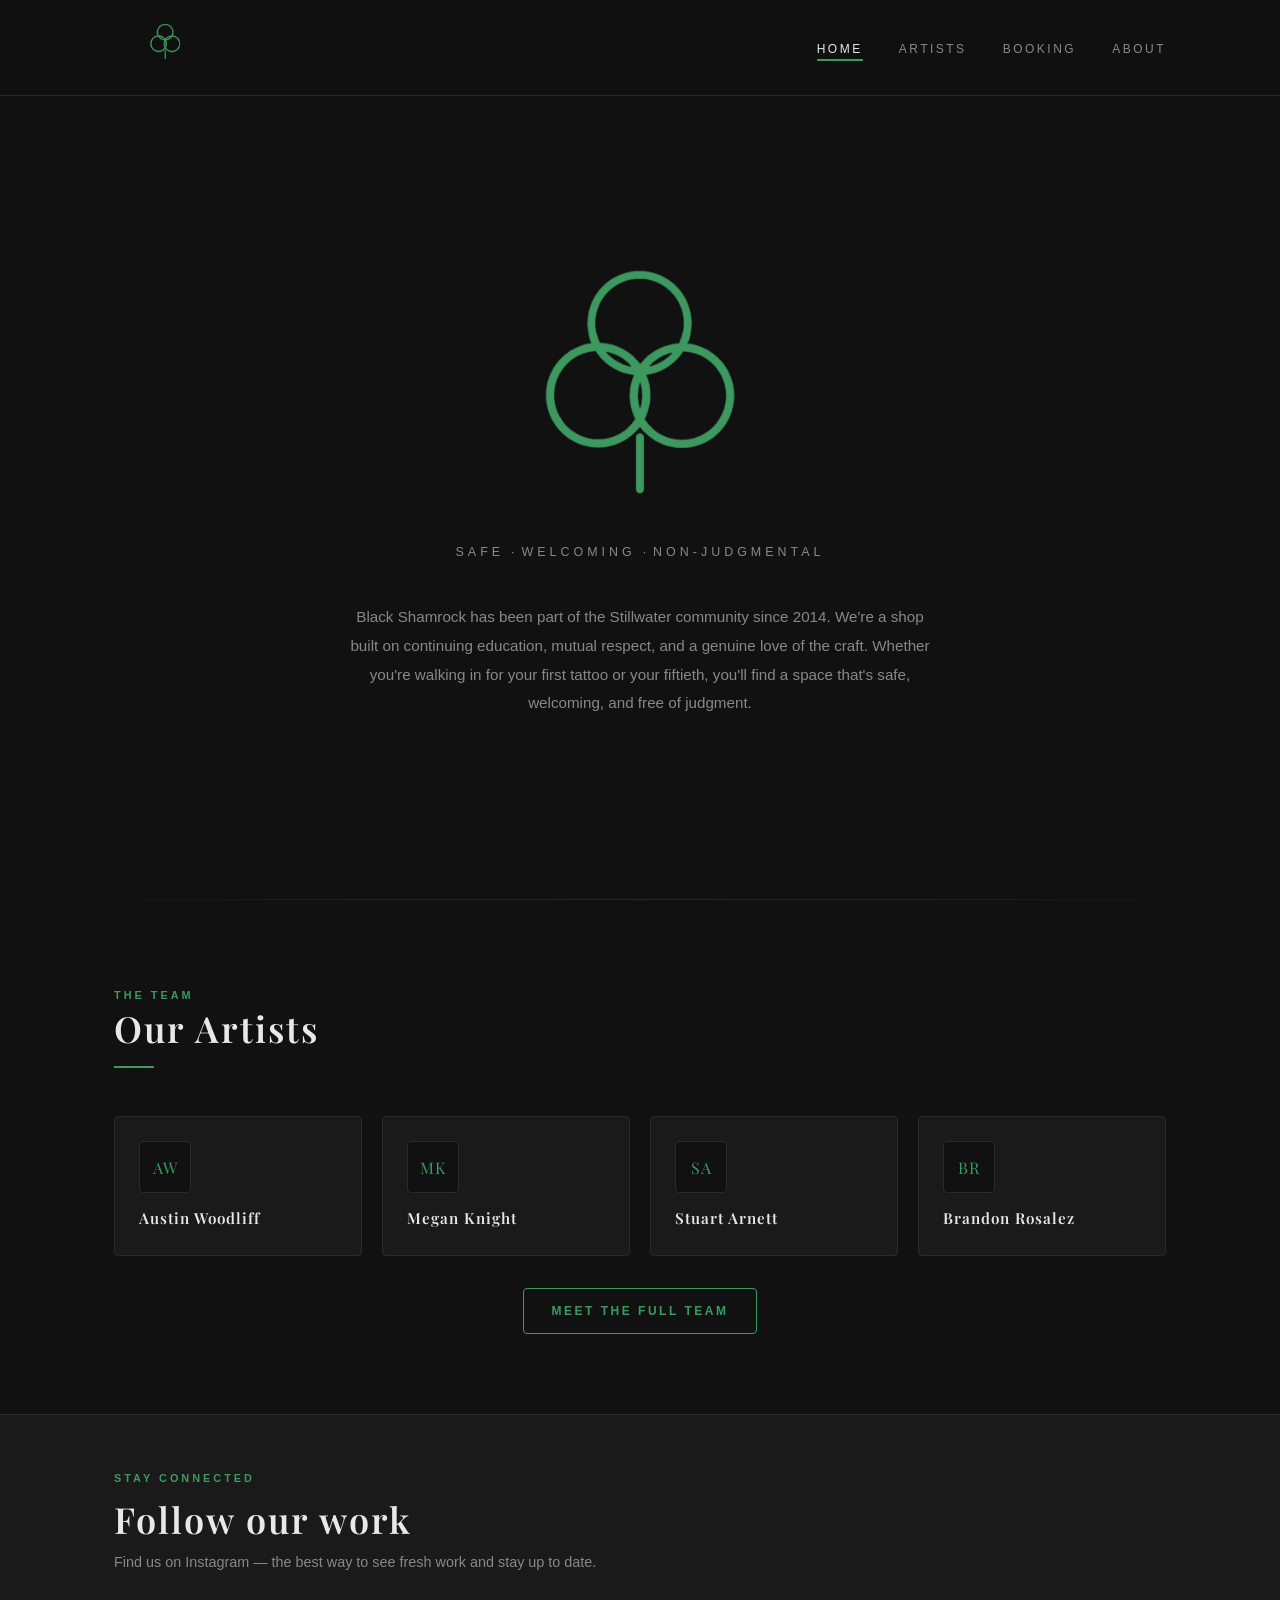
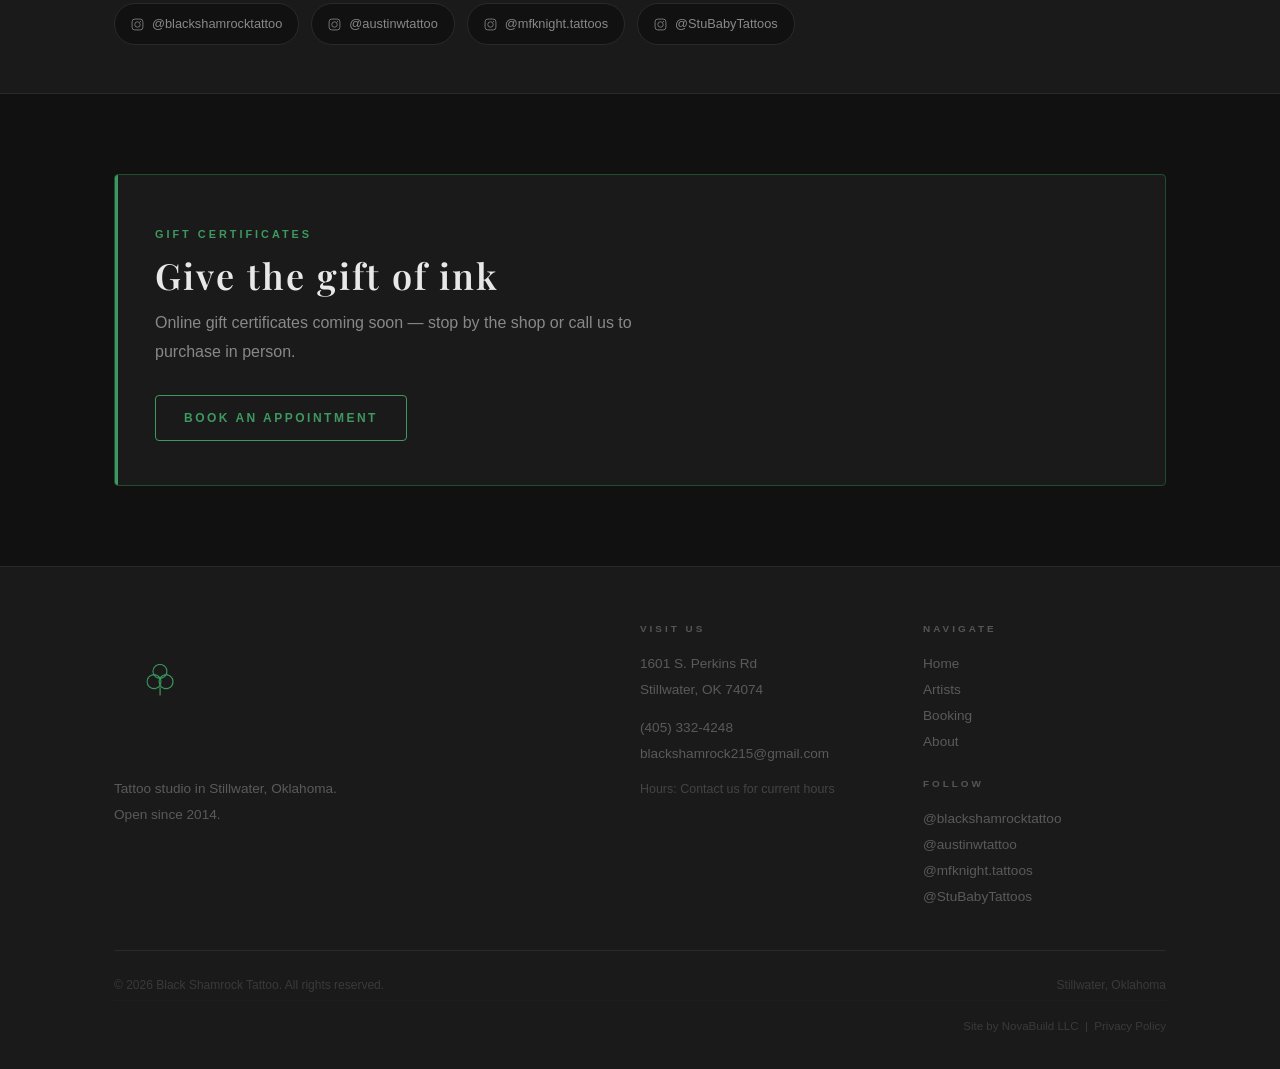
==== commit 729a8366: "Update Stuart Arnett contact info — new text number and Instagram handle Co-Authored-By: Claude Sonn" ====
--- a/index.html
+++ b/index.html
@@ -181,9 +181,9 @@
             <svg viewBox="0 0 24 24" fill="none" stroke="currentColor" stroke-width="1.5" aria-hidden="true"><rect x="2" y="2" width="20" height="20" rx="5"/><circle cx="12" cy="12" r="5"/><circle cx="17.5" cy="6.5" r="1" fill="currentColor" stroke="none"/></svg>
             @mfknight.tattoos
           </a>
-          <a href="https://www.instagram.com/stuartlevenarnett/" target="_blank" rel="noopener noreferrer" class="ig-pill">
-            <svg viewBox="0 0 24 24" fill="none" stroke="currentColor" stroke-width="1.5" aria-hidden="true"><rect x="2" y="2" width="20" height="20" rx="5"/><circle cx="12" cy="12" r="5"/><circle cx="17.5" cy="6.5" r="1" fill="currentColor" stroke="none"/></svg>
-            @stuartlevenarnett
+          <a href="https://www.instagram.com/StuBabyTattoos/" target="_blank" rel="noopener noreferrer" class="ig-pill">
+            <svg viewBox="0 0 24 24" fill="none" stroke="currentColor" stroke-width="1.5" aria-hidden="true"><rect x="2" y="2" width="20" height="20" rx="5"/><circle cx="12" cy="12" r="5"/><circle cx="17.5" cy="6.5" r="1" fill="currentColor" stroke="none"/></svg>
+            @StuBabyTattoos
           </a>
         </div>
       </div>
@@ -242,7 +242,7 @@
             <li><a href="https://www.instagram.com/blackshamrocktattoo/" target="_blank" rel="noopener">@blackshamrocktattoo</a></li>
             <li><a href="https://www.instagram.com/austinwtattoo/" target="_blank" rel="noopener">@austinwtattoo</a></li>
             <li><a href="https://www.instagram.com/mfknight.tattoos/" target="_blank" rel="noopener">@mfknight.tattoos</a></li>
-            <li><a href="https://www.instagram.com/stuartlevenarnett/" target="_blank" rel="noopener">@stuartlevenarnett</a></li>
+            <li><a href="https://www.instagram.com/StuBabyTattoos/" target="_blank" rel="noopener">@StuBabyTattoos</a></li>
           </ul>
         </div>
 
